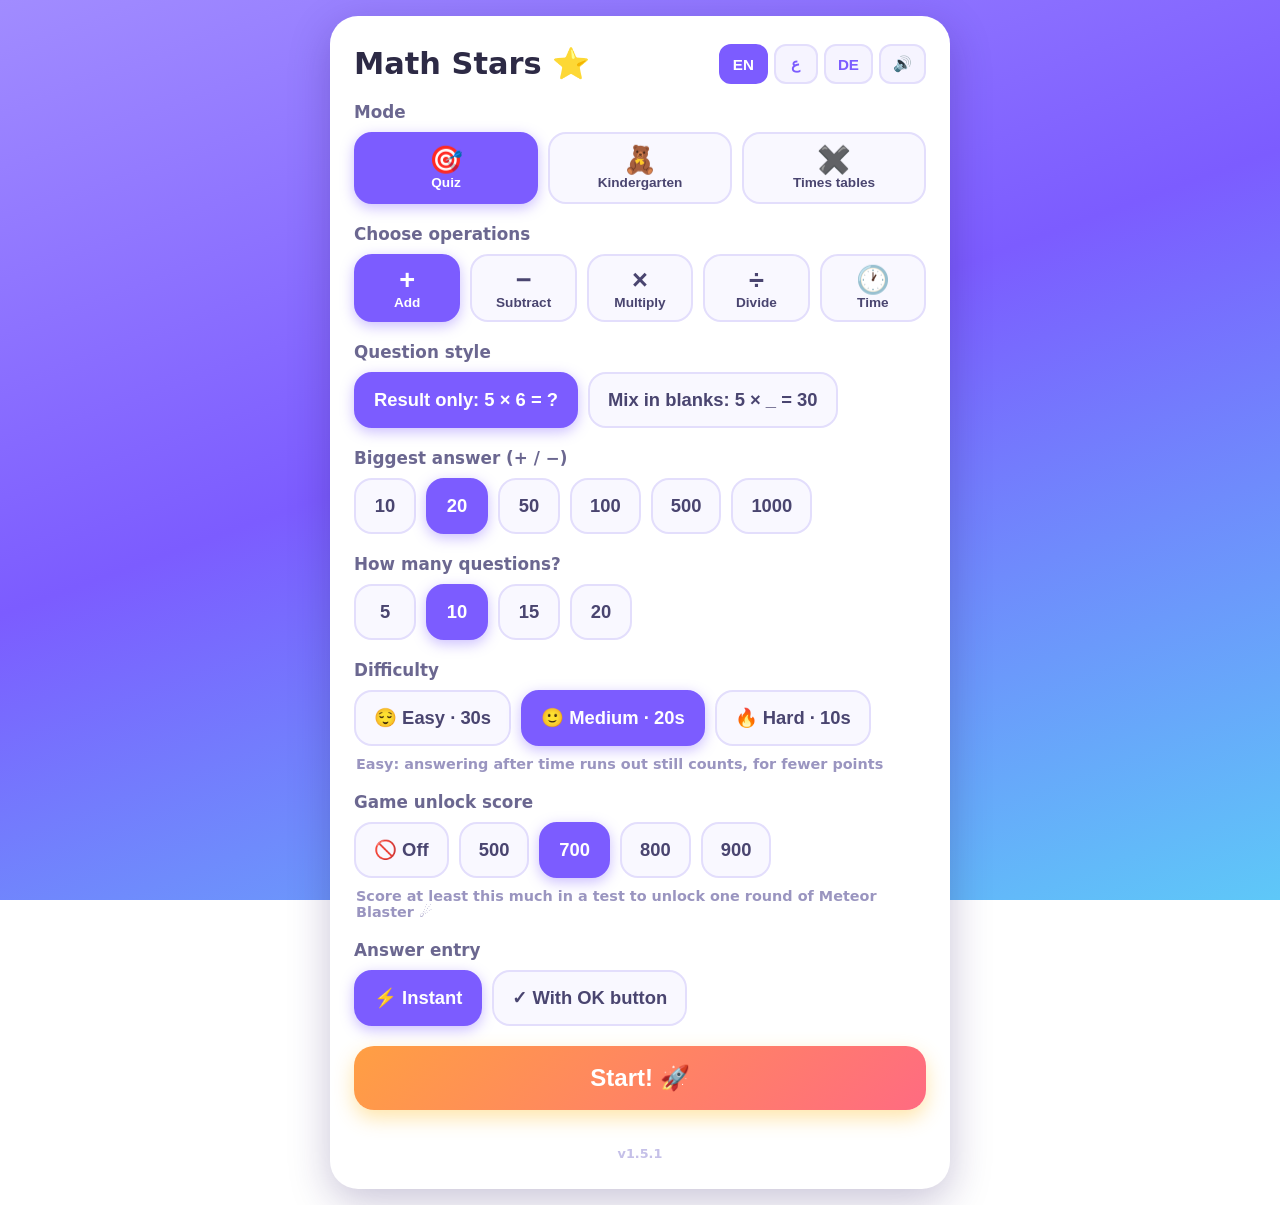
==== index.html @ ed4f7048 "v1.5.1: version-locked asset URLs prevent mixed-cache states; default button label Co-Authored-By: C" ====
<!DOCTYPE html>
<html lang="en" dir="ltr">
<head>
  <meta charset="UTF-8">
  <meta name="viewport" content="width=device-width, initial-scale=1.0, maximum-scale=1.0, user-scalable=no, viewport-fit=cover">
  <title>Math Stars</title>
  <link rel="manifest" href="manifest.json">
  <link rel="stylesheet" href="style.css?v=1.5.1">
  <link rel="icon" href="icon.svg" type="image/svg+xml">
  <link rel="apple-touch-icon" href="icon-192.png">
  <meta name="apple-mobile-web-app-capable" content="yes">
  <meta name="mobile-web-app-capable" content="yes">
  <meta name="apple-mobile-web-app-status-bar-style" content="default">
  <meta name="apple-mobile-web-app-title" content="Math Stars">
  <meta name="theme-color" content="#7c5cff">
</head>
<body>

  <!-- ============ SETUP SCREEN ============ -->
  <section id="screen-setup" class="screen active">
    <div class="card">
      <div class="setup-top">
        <h1 id="t-title">Math Stars ⭐</h1>
        <div class="lang-row" id="lang-row">
          <button class="lang-chip" data-lang="en" type="button">EN</button>
          <button class="lang-chip" data-lang="ar" type="button">ع</button>
          <button class="lang-chip" data-lang="de" type="button">DE</button>
          <button class="lang-chip sound-btn" id="btn-sound" type="button">🔊</button>
        </div>
      </div>

      <div class="setup-group">
        <h2 id="t-mode">Mode</h2>
        <div class="chip-row" id="mode-row">
          <button class="chip op-chip mode-chip" data-mode="test"   type="button"><span class="op-sym">🎯</span><span class="op-name" data-t="modeTest">Quiz</span></button>
          <button class="chip op-chip mode-chip" data-mode="kg"     type="button"><span class="op-sym">🧸</span><span class="op-name" data-t="modeKg">Kindergarten</span></button>
          <button class="chip op-chip mode-chip" data-mode="tables" type="button"><span class="op-sym">✖️</span><span class="op-name" data-t="modeTables">Times tables</span></button>
        </div>
      </div>

      <div class="setup-group" id="ops-group">
        <h2 id="t-ops">Choose operations</h2>
        <div class="chip-row" id="op-row">
          <button class="chip op-chip" data-op="add"  type="button"><span class="op-sym">+</span><span class="op-name" data-t="add">Add</span></button>
          <button class="chip op-chip" data-op="sub"  type="button"><span class="op-sym">−</span><span class="op-name" data-t="sub">Subtract</span></button>
          <button class="chip op-chip" data-op="mul"  type="button"><span class="op-sym">×</span><span class="op-name" data-t="mul">Multiply</span></button>
          <button class="chip op-chip" data-op="div"  type="button"><span class="op-sym">÷</span><span class="op-name" data-t="div">Divide</span></button>
          <button class="chip op-chip" data-op="time" type="button"><span class="op-sym">🕐</span><span class="op-name" data-t="time">Time</span></button>
        </div>
      </div>

      <div class="setup-group" id="kgrange-group" hidden>
        <h2 id="t-kgrange">Biggest answer (+ / −)</h2>
        <div class="chip-row" id="kgrange-row"></div>
      </div>

      <div class="setup-group" id="style-group" hidden>
        <h2 id="t-style">Show questions with</h2>
        <div class="chip-row" id="style-row">
          <button class="chip op-chip" data-style="shapes" type="button"><span class="op-sym">🍎</span><span class="op-name" data-t="shapes">Shapes</span></button>
          <button class="chip op-chip" data-style="digits" type="button"><span class="op-sym">🔢</span><span class="op-name" data-t="digits">Digits</span></button>
        </div>
      </div>

      <div class="setup-group" id="kgsize-group" hidden>
        <h2 id="t-kgsize">Shape size</h2>
        <div class="chip-row" id="kgsize-row">
          <button class="chip" data-kgsize="s" type="button" data-t="sizeS">Small</button>
          <button class="chip" data-kgsize="m" type="button" data-t="sizeM">Medium</button>
          <button class="chip" data-kgsize="l" type="button" data-t="sizeL">Large</button>
        </div>
      </div>

      <div class="setup-group" id="kgtimer-group" hidden>
        <h2 id="t-kgtimer">Timer</h2>
        <div class="chip-row" id="kgtimer-row">
          <button class="chip" data-kgtimer="1" type="button" data-t="timerOn">⏱️ On</button>
          <button class="chip" data-kgtimer="0" type="button" data-t="timerOff">🚫 Off</button>
        </div>
      </div>

      <div class="setup-group" id="qformat-group" hidden>
        <h2 id="t-qformat">Question style</h2>
        <div class="chip-row" id="qformat-row">
          <button class="chip" data-qformat="result" type="button" dir="ltr" data-t="fmtResult">Result only: 5 × 6 = ?</button>
          <button class="chip" data-qformat="mixed" type="button" dir="ltr" data-t="fmtMixed">Mix in blanks: 5 × _ = 30</button>
        </div>
      </div>

      <div class="setup-group" id="range-group" hidden>
        <h2 id="t-range">Biggest answer (+ / −)</h2>
        <div class="chip-row" id="range-row"></div>
      </div>

      <div class="setup-group" id="tables-group" hidden>
        <h2 id="t-tables">Numbers to practice (× / ÷)</h2>
        <div class="chip-row tables" id="tables-row"></div>
        <p class="group-note" id="tables-note" hidden>In order: ×1 … ×10</p>
      </div>

      <div class="setup-group" id="factor-group" hidden>
        <h2 id="t-factor">Multiplication up to</h2>
        <div class="chip-row" id="factor-row">
          <button class="chip" data-factor="10" type="button" dir="ltr">× 1–10</button>
          <button class="chip" data-factor="12" type="button" dir="ltr">× 1–12</button>
        </div>
      </div>

      <div class="setup-group" id="timelevel-group" hidden>
        <h2 id="t-timelevel">Clock difficulty</h2>
        <div class="chip-row" id="timelevel-row">
          <button class="chip" data-timelevel="1" type="button" data-t="level1">Easy: 00 15 30 45</button>
          <button class="chip" data-timelevel="2" type="button" data-t="level2">Every 5 minutes</button>
        </div>
      </div>

      <div class="setup-group" id="clockmode-group" hidden>
        <h2 id="t-clockmode">Clock type</h2>
        <div class="chip-row" id="clockmode-row">
          <button class="chip" data-clock24="0" type="button" data-t="c12">12-hour</button>
          <button class="chip" data-clock24="1" type="button" data-t="c24">24-hour</button>
        </div>
      </div>

      <div class="setup-group" id="timeinput-group" hidden>
        <h2 id="t-timeinput">Answer the time by</h2>
        <div class="chip-row" id="timeinput-row">
          <button class="chip" data-timeinput="pick" type="button" data-t="inputPick">Picking buttons</button>
          <button class="chip" data-timeinput="type" type="button" data-t="inputType">Typing</button>
        </div>
      </div>

      <div class="setup-group" id="count-group">
        <h2 id="t-count">How many questions?</h2>
        <div class="chip-row" id="count-row"></div>
      </div>

      <div class="setup-group" id="diff-group">
        <h2 id="t-diff">Difficulty</h2>
        <div class="chip-row" id="diff-row">
          <button class="chip" data-diff="easy"   type="button" data-t="diffEasy">😌 Easy · 30s</button>
          <button class="chip" data-diff="medium" type="button" data-t="diffMed">🙂 Medium · 20s</button>
          <button class="chip" data-diff="hard"   type="button" data-t="diffHard">🔥 Hard · 10s</button>
        </div>
        <p class="group-note" id="diff-note"></p>
      </div>

      <div class="setup-group" id="game-group">
        <h2 id="t-game">Game unlock score</h2>
        <div class="chip-row" id="game-row">
          <button class="chip" data-game="0" type="button" data-t="gameOff">🚫 Off</button>
          <button class="chip" data-game="500" type="button" dir="ltr">500</button>
          <button class="chip" data-game="700" type="button" dir="ltr">700</button>
          <button class="chip" data-game="800" type="button" dir="ltr">800</button>
          <button class="chip" data-game="900" type="button" dir="ltr">900</button>
        </div>
        <p class="group-note" id="game-note"></p>
      </div>

      <div class="setup-group" id="auto-group">
        <h2 id="t-auto">Answer entry</h2>
        <div class="chip-row" id="auto-row">
          <button class="chip" data-auto="1" type="button" data-t="autoOn">⚡ Instant</button>
          <button class="chip" data-auto="0" type="button" data-t="autoOff">✓ With OK</button>
        </div>
      </div>

      <button id="btn-start" class="big-btn" type="button" disabled>Start! 🚀</button>
      <p id="setup-hint" class="hint"></p>
      <p class="version" id="app-version" dir="ltr"></p>
    </div>
  </section>

  <!-- ============ QUIZ SCREEN ============ -->
  <section id="screen-quiz" class="screen">
    <div class="quiz-wrap" id="quiz-wrap">
      <div class="quiz-top">
        <button id="btn-quit" class="quit-btn" type="button">✕</button>
        <div class="progress-text" id="progress-text" dir="ltr">1 / 10</div>
        <div class="score-pill" id="score-pill" dir="ltr">⭐ 0</div>
      </div>

      <div class="timebar-row" id="timebar-row" dir="ltr">
        <div class="timebar-track"><div class="timebar" id="timebar"></div></div>
        <div class="time-left" id="time-left">10</div>
      </div>

      <div class="question-area">
        <div class="question" id="question" dir="ltr">7 × 8 = ?</div>
        <div class="clock-wrap" id="clock" hidden></div>
        <div class="daypart" id="daypart" hidden></div>
        <div class="answer-box" id="answer-box" dir="ltr">&nbsp;</div>
        <div class="feedback" id="feedback"></div>
      </div>

      <div class="numpad" id="numpad" dir="ltr">
        <button class="key" data-key="1" type="button">1</button>
        <button class="key" data-key="2" type="button">2</button>
        <button class="key" data-key="3" type="button">3</button>
        <button class="key" data-key="4" type="button">4</button>
        <button class="key" data-key="5" type="button">5</button>
        <button class="key" data-key="6" type="button">6</button>
        <button class="key" data-key="7" type="button">7</button>
        <button class="key" data-key="8" type="button">8</button>
        <button class="key" data-key="9" type="button">9</button>
        <button class="key key-back" data-key="back" type="button">⌫</button>
        <button class="key key-zero" data-key="0" type="button">0</button>
        <button class="key key-ok" data-key="ok" type="button">✓</button>
      </div>

      <div class="time-pick" id="time-pick" hidden dir="ltr">
        <div class="pick-label" id="t-hours">Hours</div>
        <div class="pick-row" id="hour-row"></div>
        <div class="pick-label" id="t-minutes">Minutes</div>
        <div class="pick-row" id="minute-row"></div>
        <button class="key key-ok pick-ok" id="pick-ok" type="button" disabled>✓</button>
      </div>
    </div>
  </section>

  <!-- ============ RESULTS SCREEN ============ -->
  <section id="screen-results" class="screen">
    <div class="card results-card">
      <div class="stars" id="stars">⭐⭐⭐</div>
      <h1 id="t-score">Your score</h1>
      <div class="final-score" id="final-score" dir="ltr">850 <span class="of-1000">/ 1000</span></div>
      <div class="sub-score" id="sub-score" dir="ltr">✓ 9 / 10</div>
      <div class="best-line" id="best-line"></div>
      <p class="cheer" id="cheer"></p>

      <div class="missed" id="missed-wrap" hidden>
        <h2 id="t-review">Review these</h2>
        <ul id="missed-list" dir="ltr"></ul>
      </div>

      <button id="btn-play-game" class="big-btn game-btn" type="button" hidden>🎮 Play Meteor Blaster!</button>
      <button id="btn-again" class="big-btn" type="button">Play again 🔁</button>
      <button id="btn-settings" class="big-btn secondary" type="button">Change settings ⚙️</button>
    </div>
  </section>

  <!-- ============ METEOR GAME SCREEN ============ -->
  <section id="screen-game" class="screen">
    <div class="game-wrap">
      <div class="quiz-top">
        <button id="btn-game-quit" class="quit-btn" type="button">✕</button>
        <div class="progress-text" id="game-lives" dir="ltr">❤️❤️❤️</div>
        <div class="score-pill" id="game-score" dir="ltr">☄️ 0</div>
      </div>

      <div class="sky" id="sky" dir="ltr">
        <div class="game-over" id="game-over" hidden>
          <div class="go-title" id="go-title">Game over! ☄️</div>
          <div class="go-score" id="go-score" dir="ltr">0</div>
          <div class="best-line" id="go-best"></div>
          <button class="big-btn" id="btn-game-done" type="button">OK</button>
        </div>
      </div>

      <div class="answer-box game-entry" id="game-entry" dir="ltr">&nbsp;</div>

      <div class="numpad game-pad" id="game-numpad" dir="ltr">
        <button class="key" data-key="1" type="button">1</button>
        <button class="key" data-key="2" type="button">2</button>
        <button class="key" data-key="3" type="button">3</button>
        <button class="key" data-key="4" type="button">4</button>
        <button class="key" data-key="5" type="button">5</button>
        <button class="key" data-key="6" type="button">6</button>
        <button class="key" data-key="7" type="button">7</button>
        <button class="key" data-key="8" type="button">8</button>
        <button class="key" data-key="9" type="button">9</button>
        <button class="key key-back" data-key="back" type="button">⌫</button>
        <button class="key key-zero" data-key="0" type="button">0</button>
      </div>
    </div>
  </section>

  <script src="app.js?v=1.5.1"></script>
</body>
</html>
---- style.css ----
/* ============ base ============ */
* { box-sizing: border-box; -webkit-tap-highlight-color: transparent; touch-action: manipulation; }
html, body { height: 100%; margin: 0; }
body {
  font-family: -apple-system, "SF Pro Rounded", "Segoe UI", system-ui, sans-serif;
  background: linear-gradient(160deg, #a18cff 0%, #7c5cff 45%, #5ec8f8 100%);
  background-attachment: fixed;
  color: #2d2a45;
  user-select: none;
  -webkit-user-select: none;
}

.screen { display: none; min-height: 100dvh; padding: max(16px, env(safe-area-inset-top)) 16px max(16px, env(safe-area-inset-bottom)); align-items: center; justify-content: center; }
.screen.active { display: flex; }

.card {
  background: #ffffff;
  border-radius: 28px;
  padding: 28px 24px;
  width: 100%;
  max-width: 620px;
  box-shadow: 0 12px 40px rgba(40, 20, 100, .25);
}

h1 { font-size: 1.9rem; margin: 0; }
h2 { font-size: 1.05rem; margin: 0 0 10px; color: #6b6790; font-weight: 600; }

/* ============ setup ============ */
.setup-top { display: flex; align-items: center; justify-content: space-between; margin-bottom: 18px; gap: 10px; }
.lang-row { display: flex; gap: 6px; }
.lang-chip {
  border: 2px solid #e3defc; background: #f6f4ff; color: #7c5cff;
  border-radius: 12px; padding: 8px 12px; font-size: .95rem; font-weight: 700; cursor: pointer;
  min-width: 44px; min-height: 40px;
}
.lang-chip.selected { background: #7c5cff; border-color: #7c5cff; color: #fff; }
.group-note { margin: 10px 2px 0; color: #9a95c0; font-size: .9rem; font-weight: 600; }

.setup-group { margin-bottom: 20px; }
.chip-row { display: flex; flex-wrap: wrap; gap: 10px; }

.chip {
  border: 2.5px solid #e3defc; background: #f9f8ff; color: #4a4570;
  border-radius: 18px; padding: 12px 18px; font-size: 1.15rem; font-weight: 700;
  cursor: pointer; min-width: 62px; min-height: 56px;
  transition: transform .08s, background .15s, border-color .15s;
}
.chip:active { transform: scale(.94); }
.chip.selected { background: #7c5cff; border-color: #7c5cff; color: #fff; box-shadow: 0 4px 14px rgba(124, 92, 255, .4); }

.op-chip { display: flex; flex-direction: column; align-items: center; gap: 2px; flex: 1; min-width: 108px; }
.op-chip[hidden] { display: none; }
.op-sym { font-size: 1.7rem; line-height: 1; }
.op-name { font-size: .85rem; font-weight: 600; }

/* all five operations stay on one line */
#op-row { flex-wrap: nowrap; }
#op-row .op-chip { min-width: 0; flex: 1 1 0; padding: 10px 4px; }
#op-row .op-name { font-size: clamp(.6rem, 2vw, .85rem); }

.chip-row.tables .chip { min-width: 56px; flex: 0 0 auto; }

.big-btn {
  display: block; width: 100%; margin-top: 8px;
  background: linear-gradient(135deg, #ff9f43, #ff6b81);
  color: #fff; border: none; border-radius: 20px;
  padding: 18px; font-size: 1.5rem; font-weight: 800; cursor: pointer;
  box-shadow: 0 8px 20px rgba(255, 197, 66, .45);
  transition: transform .08s, opacity .15s;
}
.big-btn:active { transform: scale(.97); }
.big-btn:disabled { opacity: .4; box-shadow: none; cursor: default; }
.big-btn[hidden] { display: none; }
.big-btn.secondary { background: #f0edff; color: #7c5cff; box-shadow: none; margin-top: 12px; font-size: 1.2rem; padding: 14px; }

.hint { text-align: center; color: #9a95c0; font-size: .9rem; min-height: 1.2em; margin: 12px 0 0; }
.version { text-align: center; color: #c5c0e8; font-size: .8rem; font-weight: 600; margin: 6px 0 0; }

/* ============ quiz ============ */
.quiz-wrap { width: 100%; max-width: 560px; display: flex; flex-direction: column; gap: 14px; height: 100%; max-height: 860px; }

.quiz-top { display: flex; align-items: center; justify-content: space-between; gap: 12px; }
.quit-btn {
  background: rgba(255, 255, 255, .25); color: #fff; border: none;
  width: 44px; height: 44px; border-radius: 14px; font-size: 1.2rem; cursor: pointer;
}
.progress-text { color: #fff; font-size: 1.2rem; font-weight: 800; letter-spacing: .5px; }
.score-pill { background: rgba(255, 255, 255, .25); color: #fff; font-weight: 800; border-radius: 14px; padding: 10px 16px; font-size: 1.1rem; }

.timebar-row { display: flex; align-items: center; gap: 12px; }
.timebar-row[hidden] { display: none; }
.timebar-track { flex: 1; height: 22px; border-radius: 12px; background: rgba(255, 255, 255, .3); overflow: hidden; }
.time-left { color: #fff; font-weight: 800; font-size: 1.35rem; min-width: 2.2ch; text-align: center; font-variant-numeric: tabular-nums; }
.timebar { height: 100%; width: 100%; border-radius: 8px; background: #3ddc84; transition: width .1s linear, background .3s; }
.timebar.warn { background: #ffc542; }
.timebar.danger { background: #ff5c72; }

.question-area {
  background: #fff; border-radius: 24px; padding: 22px 16px;
  text-align: center; box-shadow: 0 10px 30px rgba(40, 20, 100, .2);
}
.question { font-size: clamp(2.4rem, 8vw, 3.6rem); font-weight: 800; letter-spacing: 2px; }
.question.shapes { font-size: 1rem; letter-spacing: 0; }
.shape-q { display: flex; align-items: center; justify-content: center; gap: 10px; flex-wrap: nowrap; }
.shape-group { display: grid; gap: 8px; background: #f6f4ff; border: 2px solid #e3defc; border-radius: 20px; padding: 12px 14px; justify-items: center; flex: 0 0 auto; }
.shape-group span { line-height: 1; }
.shape-q.size-s .shape-group span { font-size: clamp(1.8rem, 5vw, 2.6rem); }
.shape-q.size-m .shape-group span { font-size: clamp(2.3rem, 6.5vw, 3.4rem); }
.shape-q.size-l .shape-group span { font-size: clamp(2.8rem, 8vw, 4.2rem); }
.shape-op { font-size: clamp(2.6rem, 7vw, 3.6rem); font-weight: 800; color: #4a4570; white-space: nowrap; flex: 0 0 auto; }
.daypart { font-size: 1.35rem; font-weight: 800; color: #6b6790; margin-top: 8px; }
.daypart[hidden] { display: none; }
.clock-wrap { display: flex; justify-content: center; margin-top: 8px; }
.clock-wrap svg { width: clamp(160px, 28dvh, 230px); height: auto; }
.clock-wrap[hidden] { display: none; }
.answer-box {
  margin: 14px auto 0; min-height: 64px; max-width: 260px;
  background: #f4f2ff; border: 3px dashed #c9befc; border-radius: 18px;
  font-size: 2.4rem; font-weight: 800; color: #7c5cff;
  display: flex; align-items: center; justify-content: center;
}
.answer-box.correct { background: #e2fbe9; border-color: #3ddc84; color: #1da75c; border-style: solid; animation: pop .35s; }
.answer-box.wrong { background: #ffe6ea; border-color: #ff5c72; color: #e0284a; border-style: solid; animation: shake .4s; }
.feedback { min-height: 1.6em; font-size: 1.25rem; font-weight: 800; margin-top: 10px; color: #6b6790; }
.feedback.good { color: #1da75c; }
.feedback.bad { color: #e0284a; }

@keyframes pop { 40% { transform: scale(1.12); } }
@keyframes shake { 20%, 60% { transform: translateX(-8px); } 40%, 80% { transform: translateX(8px); } }

.numpad {
  display: grid; grid-template-columns: repeat(3, 1fr); gap: 10px;
  margin-top: auto;
}
.key {
  border: none; border-radius: 20px; background: #fff; color: #2d2a45;
  font-size: 2rem; font-weight: 800; padding: 0; height: clamp(58px, 9dvh, 84px);
  cursor: pointer; box-shadow: 0 4px 12px rgba(40, 20, 100, .18);
  transition: transform .06s;
}
.key:active { transform: scale(.93); background: #f0edff; }
.key-back { background: #ffe9d6; color: #e07b1d; }
.key-ok { background: #3ddc84; color: #fff; }
.key-ok:active { background: #2fc973; }
.key-ok:disabled { opacity: .4; }
.numpad[hidden] { display: none; }
/* instant entry: no confirm button needed, 0 takes its slot */
.numpad.no-ok .key-ok { display: none; }
.numpad.no-ok .key-zero { grid-column: span 2; }

/* pick-style time input */
.time-pick { display: flex; flex-direction: column; gap: 8px; margin-top: auto; }
.time-pick[hidden] { display: none; }
.pick-label { color: #fff; font-weight: 800; font-size: .95rem; opacity: .9; }
.pick-row { display: flex; flex-wrap: wrap; gap: 6px; }
.pchip {
  border: none; border-radius: 12px; background: #fff; color: #2d2a45;
  font-size: 1.15rem; font-weight: 800; min-width: 48px; min-height: 46px; padding: 6px 8px;
  cursor: pointer; box-shadow: 0 3px 8px rgba(40, 20, 100, .18);
  transition: transform .06s;
}
.pchip:active { transform: scale(.92); }
/* hours and minutes get distinct colors so kids find the right row fast */
#hour-row .pchip { background: #ede9ff; color: #4c3ba8; }
#hour-row .pchip.selected { background: #7c5cff; color: #fff; }
#minute-row .pchip { background: #ffeeda; color: #a05716; }
#minute-row .pchip.selected { background: #f97316; color: #fff; }
#t-hours { color: #d8ceff; }
#t-minutes { color: #ffe3c2; }
.pick-ok { width: 100%; height: 58px; border-radius: 16px; font-size: 1.7rem; }

/* clock questions: clock on one side, answer input on the other — no scrolling */
.quiz-wrap.time-side { display: grid; grid-template-columns: 1fr 1fr; grid-template-rows: auto auto 1fr; gap: 12px; align-items: start; max-width: 760px; }
.quiz-wrap.time-side .quiz-top,
.quiz-wrap.time-side .timebar-row { grid-column: 1 / -1; }
.quiz-wrap.time-side .question-area { grid-column: 1; grid-row: 3; }
.quiz-wrap.time-side .numpad,
.quiz-wrap.time-side .time-pick { grid-column: 2; grid-row: 3; margin-top: 0; }
.quiz-wrap.time-side .clock-wrap svg { width: clamp(150px, 34vw, 240px); }
.quiz-wrap.time-side .numpad .key { height: clamp(50px, 7.5dvh, 72px); }
@media (max-width: 560px) {
  /* narrow screens: fall back to the stacked layout */
  .quiz-wrap.time-side { display: flex; }
}

/* ============ meteor game ============ */
.game-wrap { width: 100%; max-width: 560px; display: flex; flex-direction: column; gap: 12px; height: 100%; min-height: 90dvh; }
.sky {
  position: relative; flex: 1; min-height: 200px;
  background: linear-gradient(180deg, #17123d, #3b2d7a);
  border-radius: 24px; overflow: hidden;
  box-shadow: inset 0 0 40px rgba(0, 0, 0, .3);
}
.meteor {
  position: absolute; display: flex; align-items: center; gap: 6px;
  background: radial-gradient(circle at 35% 30%, #9c7a55 0%, #7a5c40 45%, #4a3626 100%);
  color: #fff; font-weight: 800; font-size: 1.25rem; letter-spacing: 1px;
  padding: 14px 16px; border-radius: 50%;
  box-shadow: 0 0 18px rgba(255, 159, 67, .8), 0 0 4px #ffd54a;
  white-space: nowrap;
}
.meteor.boom { animation: boom .4s forwards; box-shadow: none; background: none; font-size: 2.2rem; }
@keyframes boom { 60% { transform: scale(1.6); opacity: 1; } 100% { transform: scale(2.2); opacity: 0; } }
.game-entry { margin: 0 auto; max-width: 220px; min-height: 56px; font-size: 2rem; }
.game-pad .key { height: clamp(46px, 7dvh, 64px); }
.game-pad .key-zero { grid-column: span 2; }
.game-btn { background: linear-gradient(135deg, #7c5cff, #5ec8f8); box-shadow: 0 8px 20px rgba(124, 92, 255, .45); }
.game-over {
  position: absolute; inset: 0; display: flex; flex-direction: column; align-items: center; justify-content: center;
  gap: 10px; background: rgba(23, 18, 61, .88); z-index: 5; padding: 20px; text-align: center;
}
.game-over[hidden] { display: none; }
.go-title { color: #fff; font-size: 1.7rem; font-weight: 800; }
.go-score { color: #ffd54a; font-size: 2.6rem; font-weight: 800; }
.game-over .best-line { color: #c5c0e8; }
.game-over .big-btn { max-width: 220px; }

/* ============ results ============ */
.results-card { text-align: center; }
.stars { font-size: 3.2rem; letter-spacing: 6px; margin-bottom: 6px; animation: pop .6s; }
.final-score { font-size: 3rem; font-weight: 800; color: #7c5cff; margin: 8px 0 2px; }
.of-1000 { font-size: 1.4rem; color: #9a95c0; font-weight: 700; }
.sub-score { font-size: 1.3rem; font-weight: 800; color: #1da75c; margin-bottom: 8px; }
.best-line { font-size: 1.1rem; font-weight: 700; color: #9a95c0; margin-bottom: 8px; }
.best-line.record { color: #e07b1d; font-size: 1.3rem; animation: pop .6s; }
.cheer { font-size: 1.3rem; font-weight: 700; color: #6b6790; margin: 0 0 16px; }

.missed { text-align: start; background: #fff7f8; border: 2px solid #ffdbe1; border-radius: 18px; padding: 14px 18px; margin-bottom: 16px; }
.missed h2 { color: #e0284a; }
.missed ul { margin: 0; padding: 0; list-style: none; font-size: 1.2rem; font-weight: 700; line-height: 1.9; color: #4a4570; }

/* ============ RTL tweaks ============ */
html[dir="rtl"] body { font-family: -apple-system, "Segoe UI", "Geeza Pro", system-ui, sans-serif; }
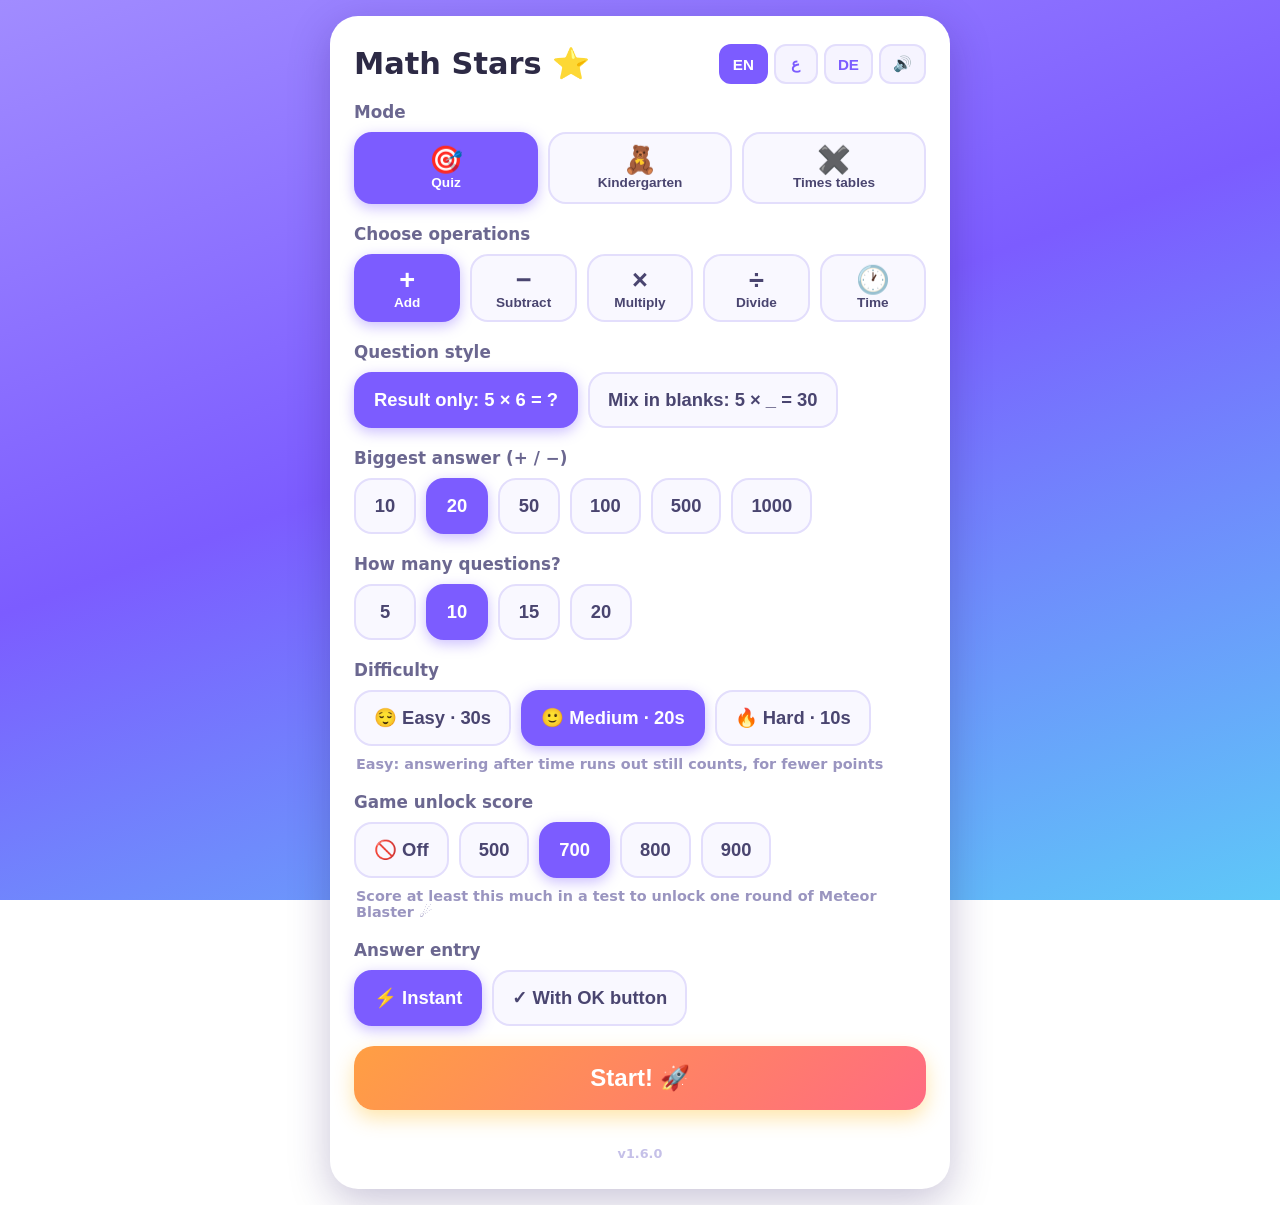
==== commit 3c25781a: "v1.6.0: dual-answer clock mode — the ambiguous face requires both readings (7:15 and 19:15) Co-Autho" ====
--- a/index.html
+++ b/index.html
@@ -5,7 +5,7 @@
   <meta name="viewport" content="width=device-width, initial-scale=1.0, maximum-scale=1.0, user-scalable=no, viewport-fit=cover">
   <title>Math Stars</title>
   <link rel="manifest" href="manifest.json">
-  <link rel="stylesheet" href="style.css?v=1.5.1">
+  <link rel="stylesheet" href="style.css?v=1.6.0">
   <link rel="icon" href="icon.svg" type="image/svg+xml">
   <link rel="apple-touch-icon" href="icon-192.png">
   <meta name="apple-mobile-web-app-capable" content="yes">
@@ -117,8 +117,9 @@
       <div class="setup-group" id="clockmode-group" hidden>
         <h2 id="t-clockmode">Clock type</h2>
         <div class="chip-row" id="clockmode-row">
-          <button class="chip" data-clock24="0" type="button" data-t="c12">12-hour</button>
-          <button class="chip" data-clock24="1" type="button" data-t="c24">24-hour</button>
+          <button class="chip" data-cmode="12" type="button" data-t="c12">12-hour</button>
+          <button class="chip" data-cmode="24" type="button" data-t="c24">24-hour</button>
+          <button class="chip" data-cmode="dual" type="button" data-t="cDual">Two answers</button>
         </div>
       </div>
 
@@ -275,6 +276,6 @@
     </div>
   </section>
 
-  <script src="app.js?v=1.5.1"></script>
+  <script src="app.js?v=1.6.0"></script>
 </body>
 </html>
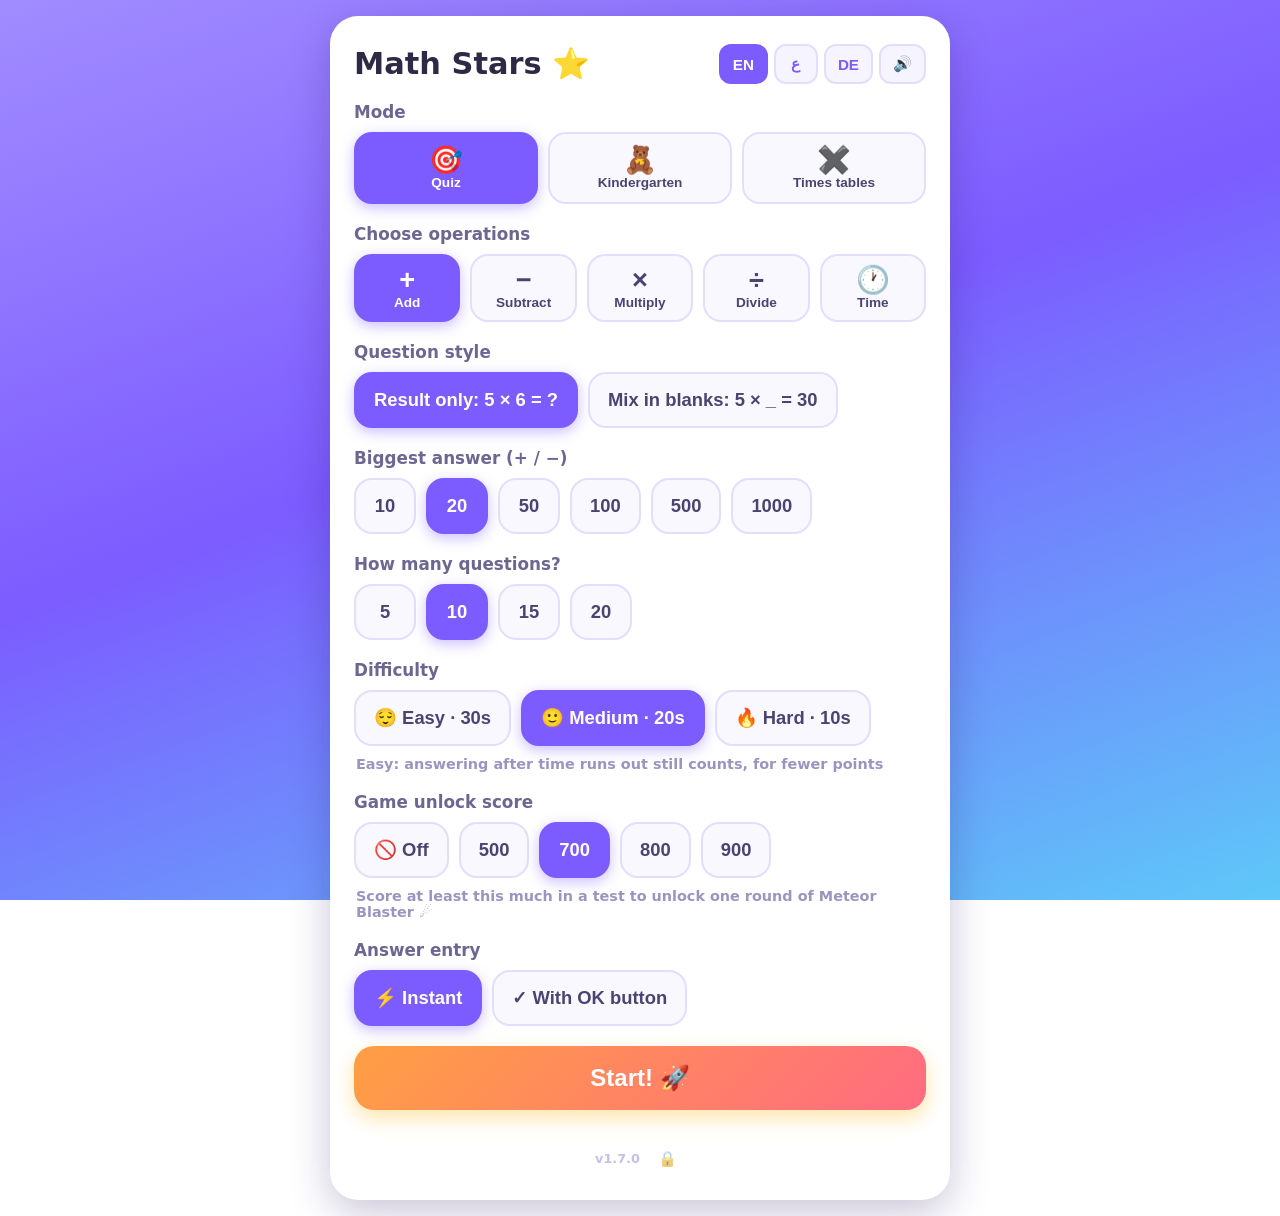
==== commit a4840c3b: "v1.7.0: parent mistake log — every wrong/timed-out answer recorded, viewable via long-press on a new" ====
--- a/index.html
+++ b/index.html
@@ -5,7 +5,7 @@
   <meta name="viewport" content="width=device-width, initial-scale=1.0, maximum-scale=1.0, user-scalable=no, viewport-fit=cover">
   <title>Math Stars</title>
   <link rel="manifest" href="manifest.json">
-  <link rel="stylesheet" href="style.css?v=1.6.0">
+  <link rel="stylesheet" href="style.css?v=1.7.0">
   <link rel="icon" href="icon.svg" type="image/svg+xml">
   <link rel="apple-touch-icon" href="icon-192.png">
   <meta name="apple-mobile-web-app-capable" content="yes">
@@ -168,7 +168,23 @@
 
       <button id="btn-start" class="big-btn" type="button" disabled>Start! 🚀</button>
       <p id="setup-hint" class="hint"></p>
-      <p class="version" id="app-version" dir="ltr"></p>
+      <div class="footer-row" dir="ltr">
+        <p class="version" id="app-version"></p>
+        <button id="btn-parent" class="parent-btn" type="button" title="Hold to open parent log">🔒</button>
+      </div>
+    </div>
+  </section>
+
+  <!-- ============ PARENT MISTAKES LOG (long-press to open) ============ -->
+  <section id="screen-mistakes" class="screen">
+    <div class="card mistakes-card">
+      <div class="setup-top">
+        <h1 id="t-mistakesTitle">Mistakes Log 🔒</h1>
+        <button id="btn-mistakes-close" class="quit-btn" type="button">✕</button>
+      </div>
+      <p class="hint" id="mistakes-empty" hidden></p>
+      <ul class="mistake-list" id="mistake-list" dir="ltr"></ul>
+      <button id="btn-clear-mistakes" class="big-btn secondary" type="button">Clear log</button>
     </div>
   </section>
 
@@ -276,6 +292,6 @@
     </div>
   </section>
 
-  <script src="app.js?v=1.6.0"></script>
+  <script src="app.js?v=1.7.0"></script>
 </body>
 </html>
--- a/style.css
+++ b/style.css
@@ -74,7 +74,27 @@
 .big-btn.secondary { background: #f0edff; color: #7c5cff; box-shadow: none; margin-top: 12px; font-size: 1.2rem; padding: 14px; }
 
 .hint { text-align: center; color: #9a95c0; font-size: .9rem; min-height: 1.2em; margin: 12px 0 0; }
-.version { text-align: center; color: #c5c0e8; font-size: .8rem; font-weight: 600; margin: 6px 0 0; }
+.footer-row { display: flex; align-items: center; justify-content: center; gap: 10px; margin-top: 6px; }
+.version { text-align: center; color: #c5c0e8; font-size: .8rem; font-weight: 600; margin: 0; }
+.parent-btn {
+  border: none; background: transparent; color: #d8d3f5; font-size: .95rem;
+  padding: 4px 8px; cursor: pointer; opacity: .55; transition: transform .1s, opacity .15s;
+  -webkit-user-select: none; user-select: none; touch-action: none;
+}
+.parent-btn.pressing { opacity: 1; transform: scale(1.25); }
+
+/* parent mistakes log */
+.mistakes-card { max-height: 82dvh; display: flex; flex-direction: column; }
+.mistake-list { list-style: none; margin: 0; padding: 0; overflow-y: auto; flex: 1; }
+.mistake-list li {
+  background: #fff7f8; border: 2px solid #ffdbe1; border-radius: 16px;
+  padding: 10px 14px; margin-bottom: 10px;
+}
+.mistake-q { font-size: 1.2rem; font-weight: 800; color: #2d2a45; }
+.mistake-line { font-size: .95rem; font-weight: 700; margin-top: 2px; }
+.mistake-line.given { color: #e0284a; }
+.mistake-line.correct { color: #1da75c; }
+.mistake-ts { font-size: .78rem; color: #9a95c0; margin-top: 4px; }
 
 /* ============ quiz ============ */
 .quiz-wrap { width: 100%; max-width: 560px; display: flex; flex-direction: column; gap: 14px; height: 100%; max-height: 860px; }
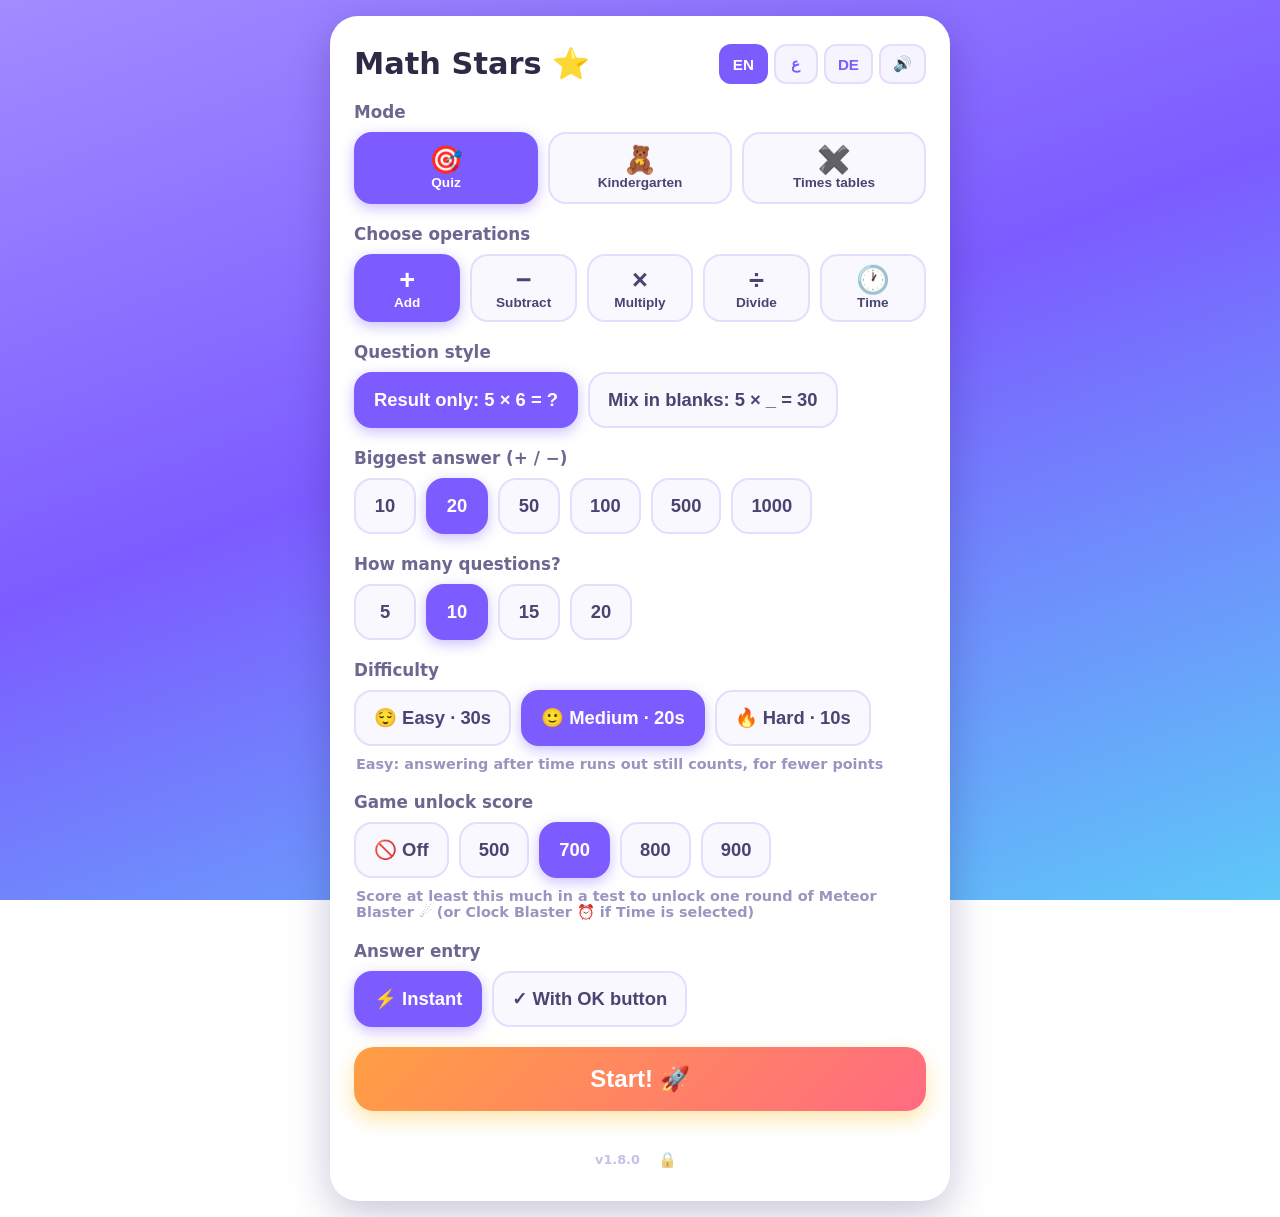
==== commit f30bec6b: "v1.8.0: Clock Blaster — dedicated falling-clocks reward game that launches instead of Meteor Blaster" ====
--- a/index.html
+++ b/index.html
@@ -5,7 +5,7 @@
   <meta name="viewport" content="width=device-width, initial-scale=1.0, maximum-scale=1.0, user-scalable=no, viewport-fit=cover">
   <title>Math Stars</title>
   <link rel="manifest" href="manifest.json">
-  <link rel="stylesheet" href="style.css?v=1.7.0">
+  <link rel="stylesheet" href="style.css?v=1.8.0">
   <link rel="icon" href="icon.svg" type="image/svg+xml">
   <link rel="apple-touch-icon" href="icon-192.png">
   <meta name="apple-mobile-web-app-capable" content="yes">
@@ -292,6 +292,6 @@
     </div>
   </section>
 
-  <script src="app.js?v=1.7.0"></script>
+  <script src="app.js?v=1.8.0"></script>
 </body>
 </html>
--- a/style.css
+++ b/style.css
@@ -221,6 +221,13 @@
 }
 .meteor.boom { animation: boom .4s forwards; box-shadow: none; background: none; font-size: 2.2rem; }
 @keyframes boom { 60% { transform: scale(1.6); opacity: 1; } 100% { transform: scale(2.2); opacity: 0; } }
+.sky.clock-sky { background: linear-gradient(180deg, #0f1b3d, #2a3a7a); }
+.meteor.clock-meteor {
+  background: #fff; width: 74px; height: 74px; padding: 4px;
+  box-shadow: 0 0 18px rgba(94, 200, 248, .85), 0 0 4px #fff;
+}
+.meteor.clock-meteor svg { width: 100%; height: 100%; display: block; }
+.meteor.clock-meteor.boom { background: none; box-shadow: none; }
 .game-entry { margin: 0 auto; max-width: 220px; min-height: 56px; font-size: 2rem; }
 .game-pad .key { height: clamp(46px, 7dvh, 64px); }
 .game-pad .key-zero { grid-column: span 2; }
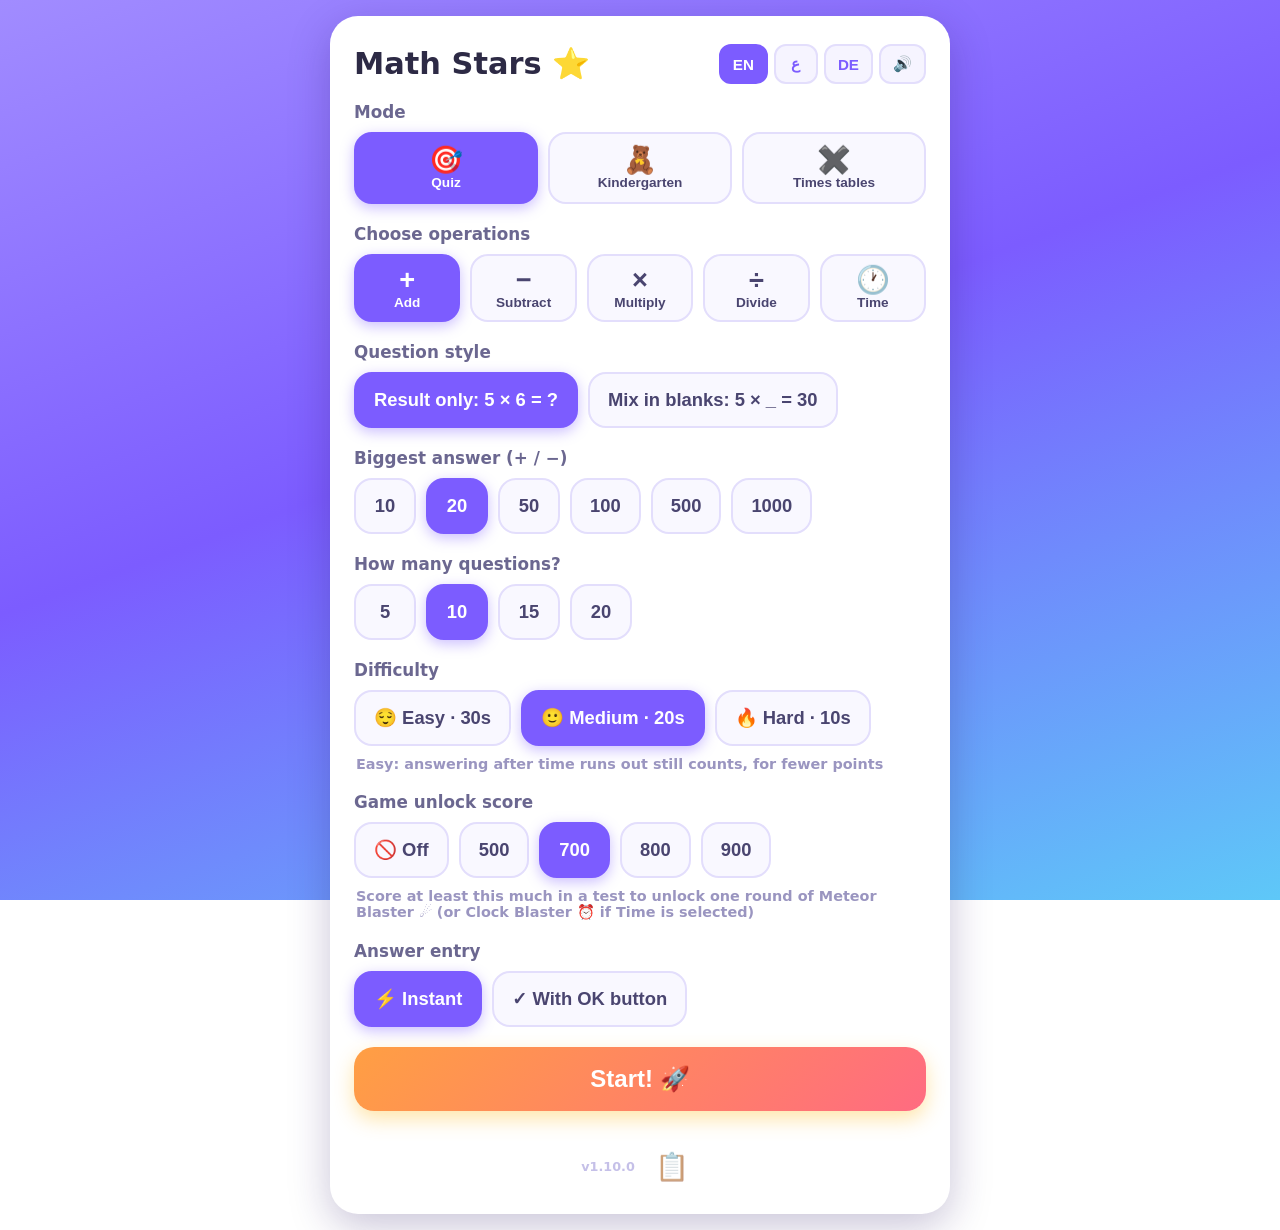
==== commit 4ba1071c: "v1.10.0: Clock Blaster overhaul — single clock at a time with real pause between spawns, minute diff" ====
--- a/index.html
+++ b/index.html
@@ -5,7 +5,7 @@
   <meta name="viewport" content="width=device-width, initial-scale=1.0, maximum-scale=1.0, user-scalable=no, viewport-fit=cover">
   <title>Math Stars</title>
   <link rel="manifest" href="manifest.json">
-  <link rel="stylesheet" href="style.css?v=1.8.0">
+  <link rel="stylesheet" href="style.css?v=1.10.0">
   <link rel="icon" href="icon.svg" type="image/svg+xml">
   <link rel="apple-touch-icon" href="icon-192.png">
   <meta name="apple-mobile-web-app-capable" content="yes">
@@ -170,23 +170,25 @@
       <p id="setup-hint" class="hint"></p>
       <div class="footer-row" dir="ltr">
         <p class="version" id="app-version"></p>
-        <button id="btn-parent" class="parent-btn" type="button" title="Hold to open parent log">🔒</button>
+        <button id="btn-parent" class="parent-btn" type="button" title="Hold to open the mistakes log">📋</button>
+        <span class="parent-hint" id="parent-hint" hidden>Hold to open</span>
       </div>
     </div>
   </section>
 
-  <!-- ============ PARENT MISTAKES LOG (long-press to open) ============ -->
-  <section id="screen-mistakes" class="screen">
-    <div class="card mistakes-card">
+  <!-- ============ PARENT MISTAKES LOG (long-press 📋 to open; popup, not a screen) ============ -->
+  <div class="modal-overlay" id="mistakes-modal" hidden>
+    <div class="modal-backdrop" id="mistakes-backdrop"></div>
+    <div class="card mistakes-card modal-card">
       <div class="setup-top">
-        <h1 id="t-mistakesTitle">Mistakes Log 🔒</h1>
+        <h1 id="t-mistakesTitle">Mistakes Log 📋</h1>
         <button id="btn-mistakes-close" class="quit-btn" type="button">✕</button>
       </div>
       <p class="hint" id="mistakes-empty" hidden></p>
       <ul class="mistake-list" id="mistake-list" dir="ltr"></ul>
       <button id="btn-clear-mistakes" class="big-btn secondary" type="button">Clear log</button>
     </div>
-  </section>
+  </div>
 
   <!-- ============ QUIZ SCREEN ============ -->
   <section id="screen-quiz" class="screen">
@@ -227,9 +229,9 @@
 
       <div class="time-pick" id="time-pick" hidden dir="ltr">
         <div class="pick-label" id="t-hours">Hours</div>
-        <div class="pick-row" id="hour-row"></div>
+        <div class="pick-row hourcol" id="hour-row"></div>
         <div class="pick-label" id="t-minutes">Minutes</div>
-        <div class="pick-row" id="minute-row"></div>
+        <div class="pick-row minutecol" id="minute-row"></div>
         <button class="key key-ok pick-ok" id="pick-ok" type="button" disabled>✓</button>
       </div>
     </div>
@@ -289,9 +291,15 @@
         <button class="key key-back" data-key="back" type="button">⌫</button>
         <button class="key key-zero" data-key="0" type="button">0</button>
       </div>
+
+      <div class="game-pick" id="game-pick" dir="ltr" hidden>
+        <div class="pick-row hourcol game-hour-pick" id="game-hour-row"></div>
+        <div class="pick-row hourcol game-hour-pick" id="game-hour-row2"></div>
+        <div class="pick-row minutecol" id="game-minute-row"></div>
+      </div>
     </div>
   </section>
 
-  <script src="app.js?v=1.8.0"></script>
+  <script src="app.js?v=1.10.0"></script>
 </body>
 </html>
--- a/style.css
+++ b/style.css
@@ -77,13 +77,25 @@
 .footer-row { display: flex; align-items: center; justify-content: center; gap: 10px; margin-top: 6px; }
 .version { text-align: center; color: #c5c0e8; font-size: .8rem; font-weight: 600; margin: 0; }
 .parent-btn {
-  border: none; background: transparent; color: #d8d3f5; font-size: .95rem;
-  padding: 4px 8px; cursor: pointer; opacity: .55; transition: transform .1s, opacity .15s;
+  border: none; background: transparent; color: #d8d3f5; font-size: 1.7rem; line-height: 1;
+  padding: 6px 10px; cursor: pointer; opacity: .7; transition: transform .1s, opacity .15s;
   -webkit-user-select: none; user-select: none; touch-action: none;
 }
-.parent-btn.pressing { opacity: 1; transform: scale(1.25); }
-
-/* parent mistakes log */
+.parent-btn.pressing { opacity: 1; transform: scale(1.3); }
+.parent-hint {
+  color: #ffd54a; font-size: .8rem; font-weight: 700;
+  animation: pop .3s;
+}
+.parent-hint[hidden] { display: none; }
+
+/* parent mistakes log — a dismissible popup, not a full screen */
+.modal-overlay {
+  position: fixed; inset: 0; z-index: 60;
+  display: flex; align-items: center; justify-content: center; padding: 16px;
+}
+.modal-overlay[hidden] { display: none; }
+.modal-backdrop { position: absolute; inset: 0; background: rgba(20, 10, 50, .55); }
+.modal-card { position: relative; z-index: 1; width: 100%; animation: pop .25s; }
 .mistakes-card { max-height: 82dvh; display: flex; flex-direction: column; }
 .mistake-list { list-style: none; margin: 0; padding: 0; overflow-y: auto; flex: 1; }
 .mistake-list li {
@@ -180,11 +192,12 @@
   transition: transform .06s;
 }
 .pchip:active { transform: scale(.92); }
-/* hours and minutes get distinct colors so kids find the right row fast */
-#hour-row .pchip { background: #ede9ff; color: #4c3ba8; }
-#hour-row .pchip.selected { background: #7c5cff; color: #fff; }
-#minute-row .pchip { background: #ffeeda; color: #a05716; }
-#minute-row .pchip.selected { background: #f97316; color: #fff; }
+.pchip.wrongflash { animation: shake .4s; background: #ffe6ea !important; color: #e0284a !important; }
+/* hours and minutes get distinct colors so kids find the right row fast — shared by the quiz picker and the game picker */
+.hourcol .pchip { background: #ede9ff; color: #4c3ba8; }
+.hourcol .pchip.selected { background: #7c5cff; color: #fff; }
+.minutecol .pchip { background: #ffeeda; color: #a05716; }
+.minutecol .pchip.selected { background: #f97316; color: #fff; }
 #t-hours { color: #d8ceff; }
 #t-minutes { color: #ffe3c2; }
 .pick-ok { width: 100%; height: 58px; border-radius: 16px; font-size: 1.7rem; }
@@ -223,11 +236,19 @@
 @keyframes boom { 60% { transform: scale(1.6); opacity: 1; } 100% { transform: scale(2.2); opacity: 0; } }
 .sky.clock-sky { background: linear-gradient(180deg, #0f1b3d, #2a3a7a); }
 .meteor.clock-meteor {
-  background: #fff; width: 74px; height: 74px; padding: 4px;
-  box-shadow: 0 0 18px rgba(94, 200, 248, .85), 0 0 4px #fff;
+  background: #fff; width: clamp(112px, 27vw, 172px); height: clamp(112px, 27vw, 172px); padding: 7px;
+  box-shadow: 0 0 24px rgba(94, 200, 248, .9), 0 0 7px #fff;
 }
 .meteor.clock-meteor svg { width: 100%; height: 100%; display: block; }
 .meteor.clock-meteor.boom { background: none; box-shadow: none; }
+
+/* game picker: same hour/minute chip rows as the quiz, sized for quick taps mid-game */
+.game-pick { display: flex; flex-direction: column; gap: 7px; margin-top: auto; }
+.game-pick[hidden] { display: none; }
+.game-pick .pick-row { justify-content: center; gap: 5px; }
+/* hours split across two rows (1-12, 13-23) so each chip can stay readable */
+.game-pick .pchip { min-width: 42px; min-height: 40px; padding: 4px; font-size: 1.05rem; }
+.game-pick #game-minute-row .pchip { min-width: 50px; min-height: 46px; font-size: 1.1rem; }
 .game-entry { margin: 0 auto; max-width: 220px; min-height: 56px; font-size: 2rem; }
 .game-pad .key { height: clamp(46px, 7dvh, 64px); }
 .game-pad .key-zero { grid-column: span 2; }
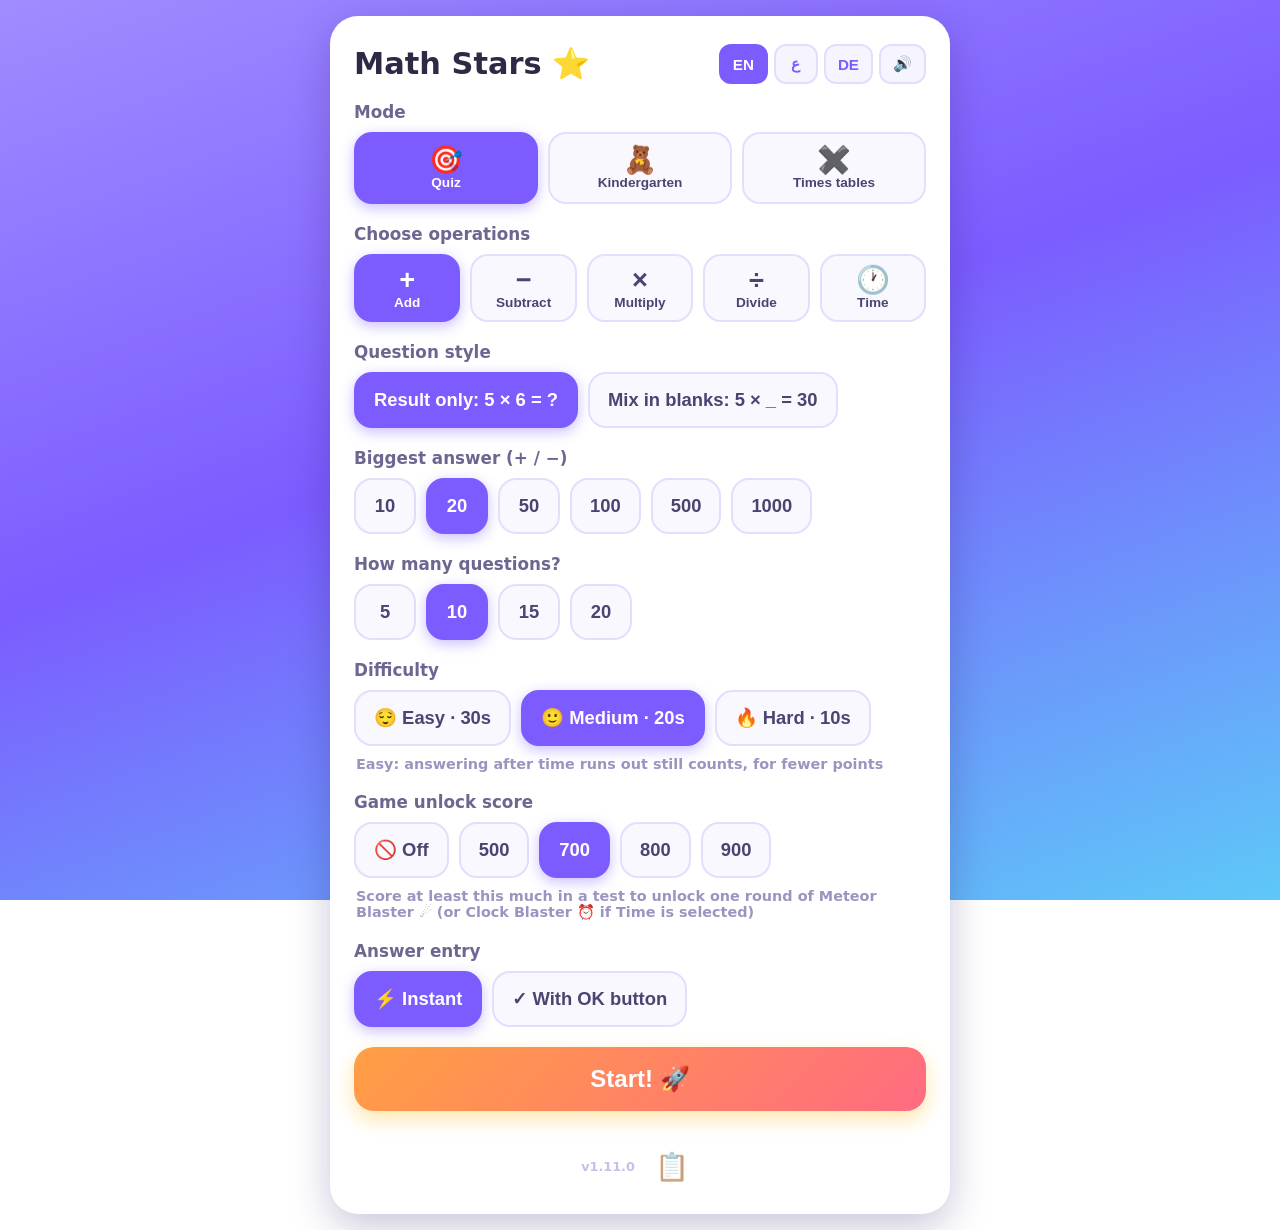
==== commit 6ee37239: "v1.11.0: mixed reward game — a quiz that combined Time with other operations now spawns a single gam" ====
--- a/index.html
+++ b/index.html
@@ -5,7 +5,7 @@
   <meta name="viewport" content="width=device-width, initial-scale=1.0, maximum-scale=1.0, user-scalable=no, viewport-fit=cover">
   <title>Math Stars</title>
   <link rel="manifest" href="manifest.json">
-  <link rel="stylesheet" href="style.css?v=1.10.0">
+  <link rel="stylesheet" href="style.css?v=1.11.0">
   <link rel="icon" href="icon.svg" type="image/svg+xml">
   <link rel="apple-touch-icon" href="icon-192.png">
   <meta name="apple-mobile-web-app-capable" content="yes">
@@ -300,6 +300,6 @@
     </div>
   </section>
 
-  <script src="app.js?v=1.10.0"></script>
+  <script src="app.js?v=1.11.0"></script>
 </body>
 </html>
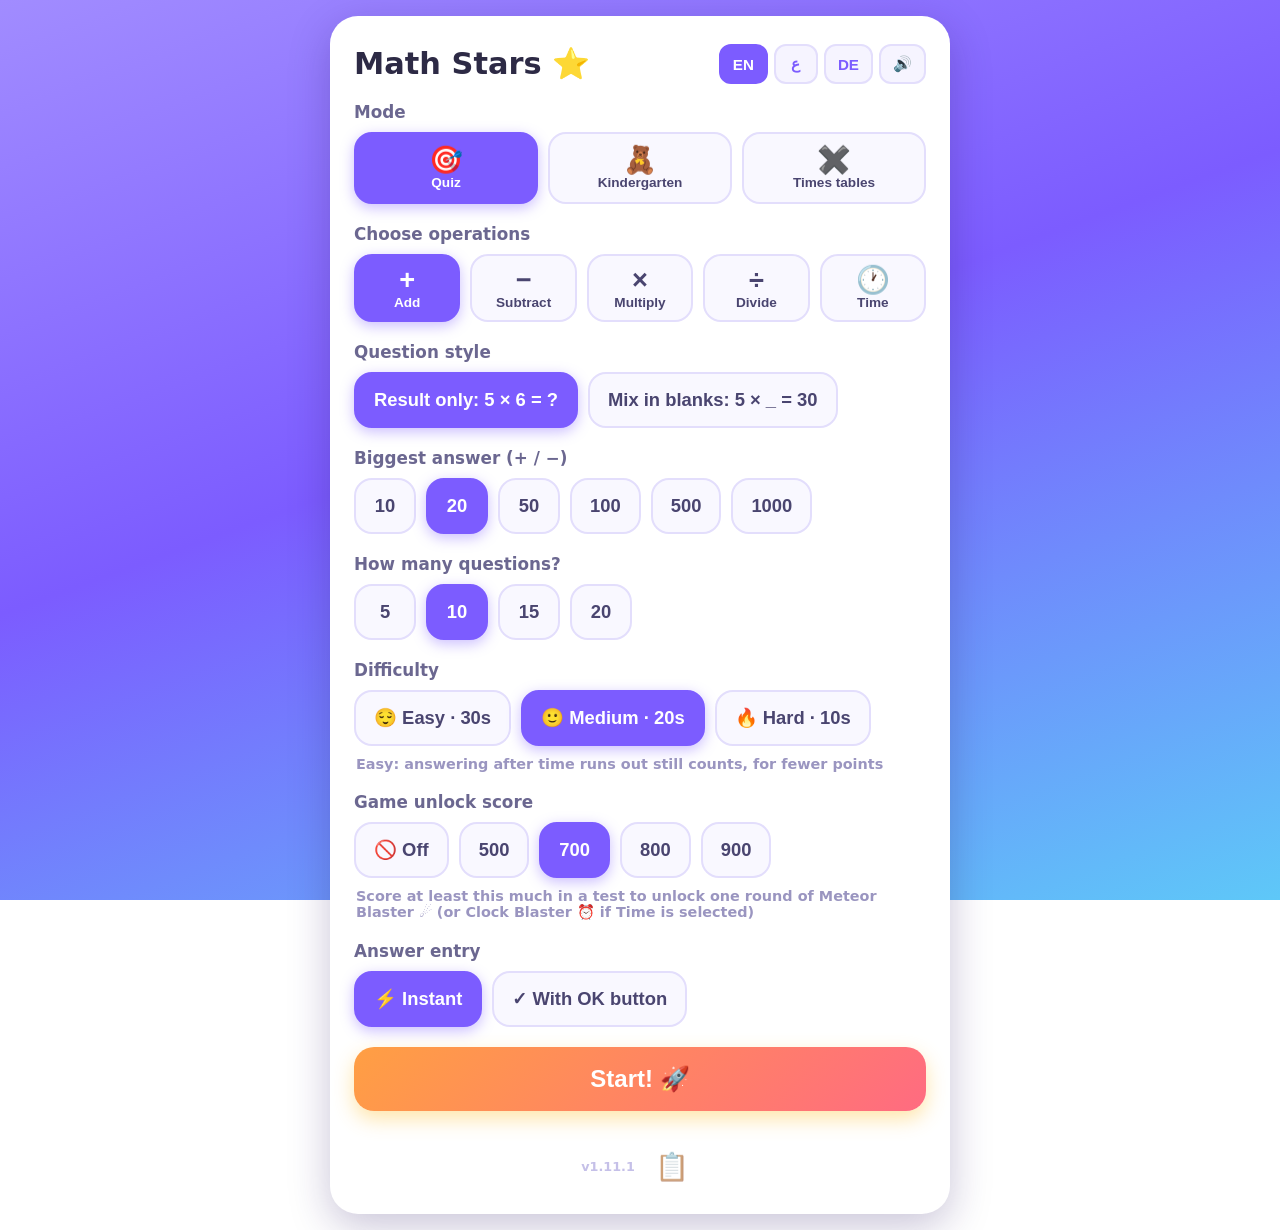
==== commit 7be3f16b: "v1.11.1: quiz clock questions now include midnight (00:MM) in 24-hour and dual-answer modes, with a " ====
--- a/index.html
+++ b/index.html
@@ -5,7 +5,7 @@
   <meta name="viewport" content="width=device-width, initial-scale=1.0, maximum-scale=1.0, user-scalable=no, viewport-fit=cover">
   <title>Math Stars</title>
   <link rel="manifest" href="manifest.json">
-  <link rel="stylesheet" href="style.css?v=1.11.0">
+  <link rel="stylesheet" href="style.css?v=1.11.1">
   <link rel="icon" href="icon.svg" type="image/svg+xml">
   <link rel="apple-touch-icon" href="icon-192.png">
   <meta name="apple-mobile-web-app-capable" content="yes">
@@ -300,6 +300,6 @@
     </div>
   </section>
 
-  <script src="app.js?v=1.11.0"></script>
+  <script src="app.js?v=1.11.1"></script>
 </body>
 </html>
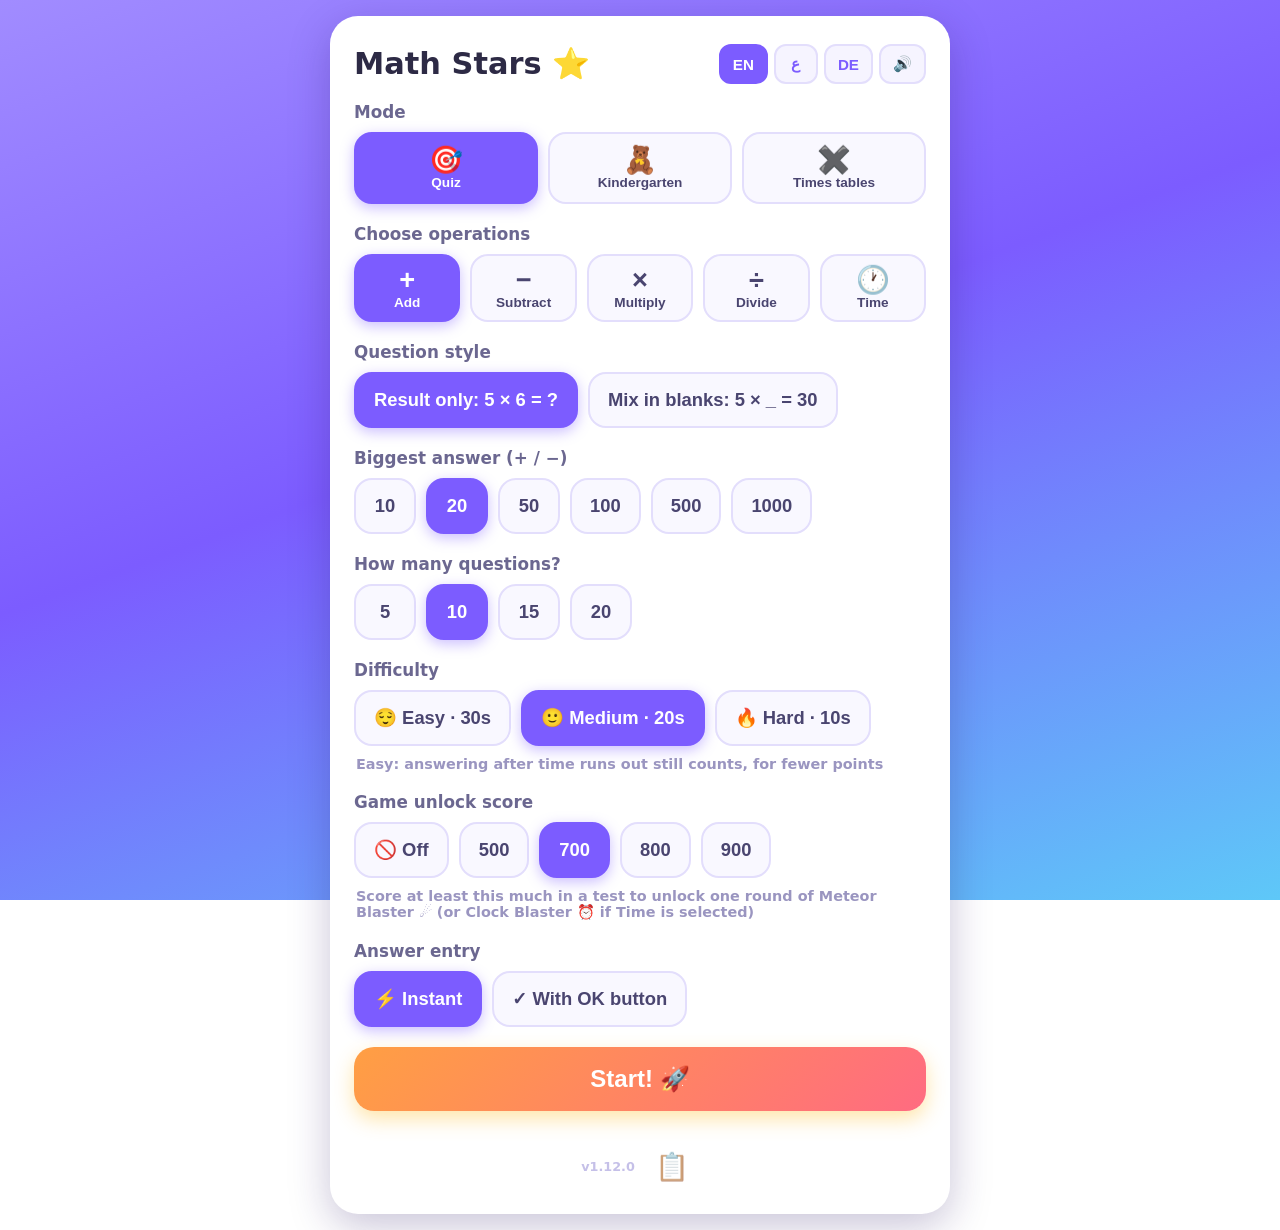
==== commit 00170d75: "v1.12.0: clock questions can now add or subtract hours from a shown time The clock face shows a give" ====
--- a/index.html
+++ b/index.html
@@ -5,7 +5,7 @@
   <meta name="viewport" content="width=device-width, initial-scale=1.0, maximum-scale=1.0, user-scalable=no, viewport-fit=cover">
   <title>Math Stars</title>
   <link rel="manifest" href="manifest.json">
-  <link rel="stylesheet" href="style.css?v=1.11.1">
+  <link rel="stylesheet" href="style.css?v=1.12.0">
   <link rel="icon" href="icon.svg" type="image/svg+xml">
   <link rel="apple-touch-icon" href="icon-192.png">
   <meta name="apple-mobile-web-app-capable" content="yes">
@@ -120,6 +120,15 @@
           <button class="chip" data-cmode="12" type="button" data-t="c12">12-hour</button>
           <button class="chip" data-cmode="24" type="button" data-t="c24">24-hour</button>
           <button class="chip" data-cmode="dual" type="button" data-t="cDual">Two answers</button>
+        </div>
+      </div>
+
+      <div class="setup-group" id="clocktask-group" hidden>
+        <h2 id="t-clocktask">Clock questions</h2>
+        <div class="chip-row" id="clocktask-row">
+          <button class="chip" data-ctask="read" type="button" data-t="taskRead">Read the clock</button>
+          <button class="chip" data-ctask="shift" type="button" data-t="taskShift">Add &amp; subtract hours</button>
+          <button class="chip" data-ctask="both" type="button" data-t="taskBoth">Both</button>
         </div>
       </div>
 
@@ -300,6 +309,6 @@
     </div>
   </section>
 
-  <script src="app.js?v=1.11.1"></script>
+  <script src="app.js?v=1.12.0"></script>
 </body>
 </html>
